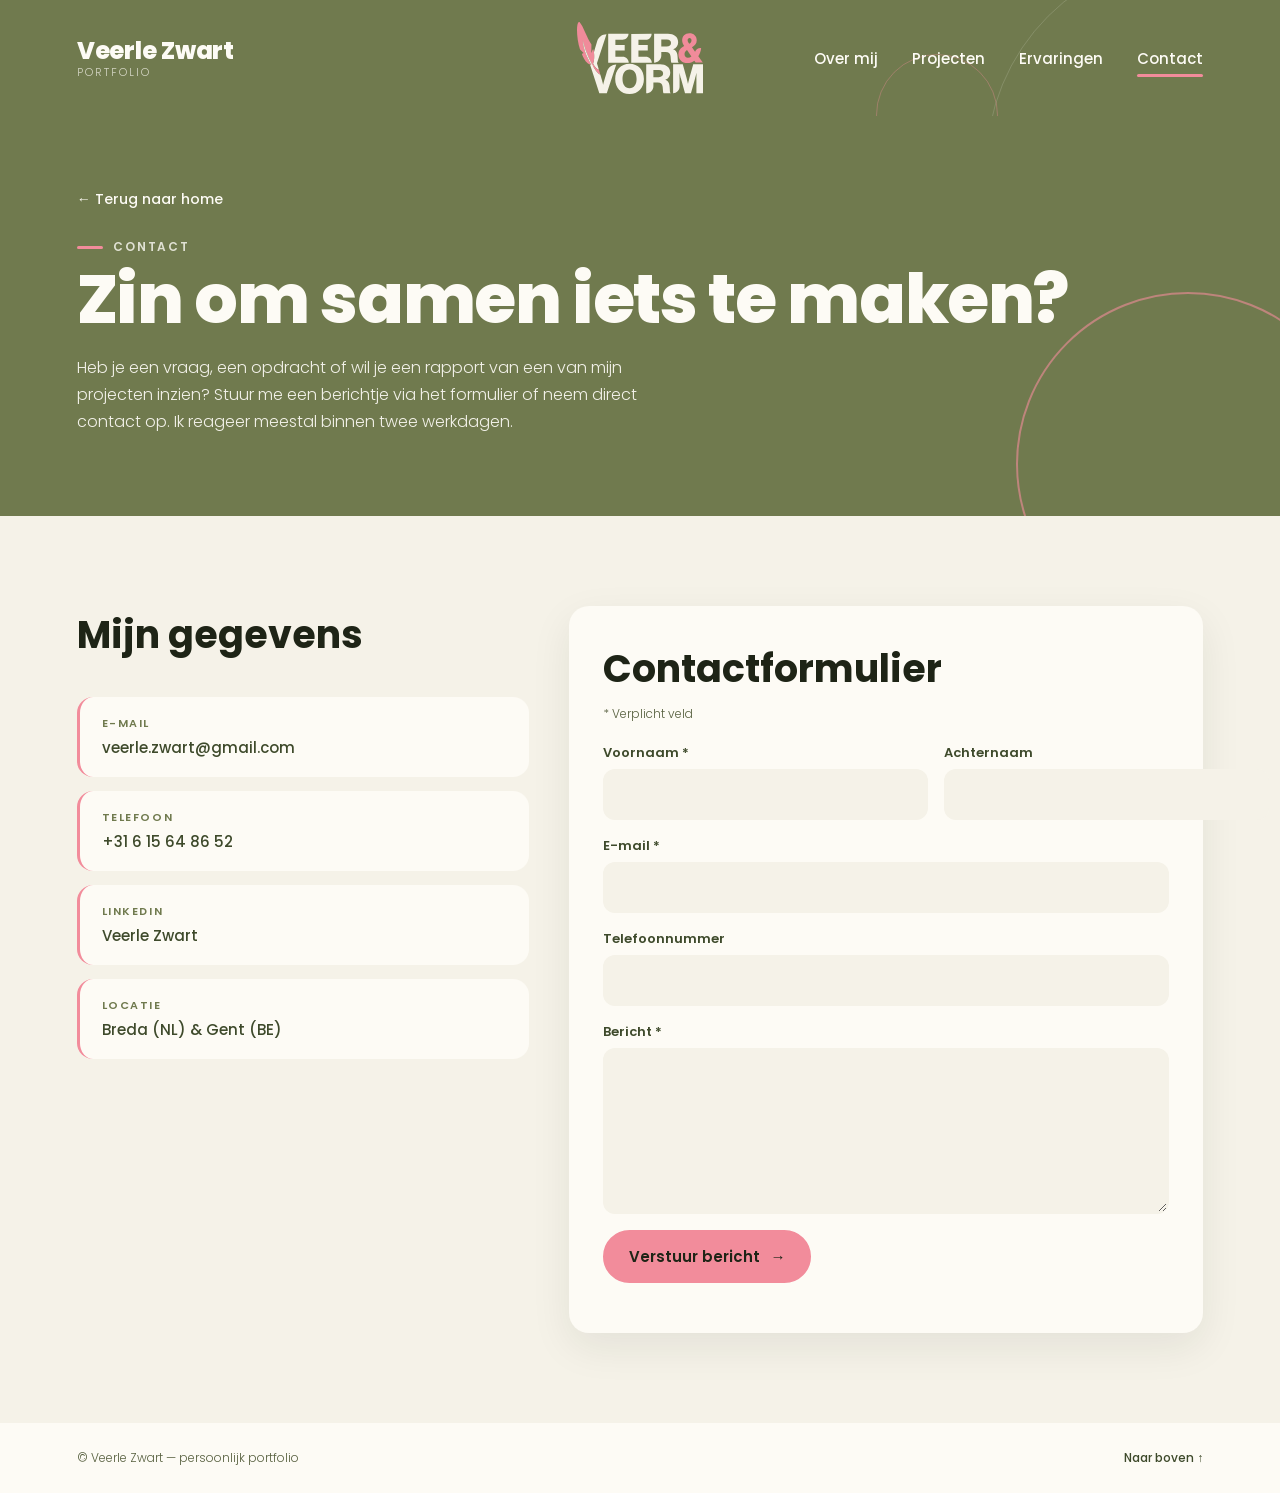
==== contact.html @ ef81c1f1 "contact page" ====
<!DOCTYPE html>
<html lang="nl">
<head>
	<meta charset="UTF-8">
	<meta name="viewport" content="width=device-width, initial-scale=1.0">
	<title>Contact — Veerle Zwart</title>
	<link rel="preconnect" href="https://fonts.googleapis.com">
	<link href="https://fonts.googleapis.com/css2?family=Poppins:wght@300;400;500;600;700;800&display=swap" rel="stylesheet">
	<link rel="stylesheet" type="text/css" href="PortfolioStyle.css">
	<script>document.documentElement.classList.add('js');</script>
</head>
<body>

<!-- ============ MENU ============ -->
<header class="nav">
  <a class="logo" href="index.html"data-logo="Afbeeldingen/logos/veer-en-vorm-logo-svg/veer-en-vorm-logo-02-negatief.svg" aria-label="Veerle Zwart, naar home">
    <span class="name">Veerle Zwart</span>
    <span class="sub">portfolio</span>
  </a>
  <button class="menu-knop" type="button" aria-label="Menu openen" aria-expanded="false">
    <span></span><span></span><span></span>
  </button>
  <nav class="links">
    <a href="index.html#over-mij">Over mij</a>
    <a href="projecten.html" >Projecten</a>
    <a href="index.html#ervaringen">Ervaringen</a>
    <a href="index.html#contact" class="active" aria-current="page">Contact</a>
  </nav>
</header>

<!-- ============ KOP ============ -->
<section class="pagina-kop">
  <a class="terug" href="index.html">&larr; Terug naar home</a>
  <p class="eyebrow">Contact</p>
  <h1>Zin om samen iets te maken?</h1>
  <p class="intro">Heb je een vraag, een opdracht of wil je een rapport van een van mijn projecten inzien? Stuur me een berichtje via het formulier of neem direct contact op. Ik reageer meestal binnen twee werkdagen.</p>
</section>

<!-- ============ GEGEVENS + FORMULIER ============ -->
<section class="contact-pagina">

  <!-- Links: mijn gegevens -->
  <div class="contact-gegevens reveal">
    <h2>Mijn gegevens</h2>
    <a class="gegeven" href="mailto:veerle.zwart@gmail.com">
      <span class="label">E-mail</span>
      <span class="value">veerle.zwart@gmail.com</span>
    </a>
    <a class="gegeven" href="tel:+31615648652">
      <span class="label">Telefoon</span>
      <span class="value">+31 6 15 64 86 52</span>
    </a>
    <a class="gegeven" href="https://www.linkedin.com/in/veerle-zwart-923246385" target="_blank" rel="noopener">
      <span class="label">LinkedIn</span>
      <span class="value">Veerle Zwart</span>
    </a>
    <div class="gegeven">
      <span class="label">Locatie</span>
      <span class="value">Breda (NL) &amp; Gent (BE)</span>
    </div>
  </div>

  <!-- Rechts: contactformulier -->
  <!-- Formulier verstuurt via Formspree naar je mail -->
  <form class="contact-form reveal" action="https://formspree.io/f/mrpqjorp" method="POST">
    <h2>Contactformulier</h2>
    <p class="verplicht">* Verplicht veld</p>

    <div class="veld-rij">
      <label class="veld">
        <span>Voornaam *</span>
        <input type="text" name="voornaam" autocomplete="given-name" required>
      </label>
      <label class="veld">
        <span>Achternaam</span>
        <input type="text" name="achternaam" autocomplete="family-name">
      </label>
    </div>

    <label class="veld">
      <span>E-mail *</span>
      <input type="email" name="email" autocomplete="email" required>
    </label>

    <label class="veld">
      <span>Telefoonnummer</span>
      <input type="tel" name="telefoon" autocomplete="tel">
    </label>

    <label class="veld">
      <span>Bericht *</span>
      <textarea name="bericht" rows="6" required></textarea>
    </label>

    <!-- onderwerp van de mail die jij krijgt -->
    <input type="hidden" name="_subject" value="Nieuw bericht via je portfolio">

    <button class="knop" type="submit">Verstuur bericht <span class="pijl" aria-hidden="true">&rarr;</span></button>
    <p class="form-melding" aria-live="polite"></p>
  </form>

</section>

<footer>© Veerle Zwart — persoonlijk portfolio <a class="naar-boven" href="#">Naar boven &uarr;</a></footer>

<script src="projecten.js"></script>
<script src="beweging.js"></script>

</body>
</html>
---- PortfolioStyle.css ----
/* ================================================================
   PortfolioStyle.css — Veerle Zwart
   Inhoud (zoek op het nummer, bv. "== 5."):
     1. Kleuren en basis
     2. Animaties (keyframes)
     3. Menu (navbar + logo)
     4. Knoppen
     5. Hero (bovenaan de homepage)
     6. Lopende band
     7. Secties en koppen
     8. Projectkaartjes
     9. Carousel (homepage)
    10. Projectenpagina
    11. Ervaringen
    12. Contact
    13. Footer
    14. Pop-up van een project
    15. Telefoon en tablet
    16. Minder beweging
   ================================================================ */


/* ================================================================
   == 1. Kleuren en basis
   ================================================================ */
:root{
  /* 60% – achtergrond */
  --cream: #F5F2E8;
  /* 30% – header, kaarten, vlakken (witte tekst erop: contrast 4,58) */
  --olive: #707A4E;
  /* 10% – accent: knoppen, &-teken, veer, lijntjes, hover */
  --zalmroze: #F28C9B;
  /* Neutraal – koppen, logo en lopende tekst */
  --olive-dark: #3E4A2B;  /* koppen + logo, Zalmroze erop: 4,06 */
  --ink: #1E2416;         /* lopende tekst op crème: 14,6 */
  --white: #FFFFFF;
  --paper: #FDFBF5;       /* licht papier: kaartjes, tekst op olijf */
  --ink-soft: #565F3E;    /* zachtere tekst: beschrijvingen */
  --radius: 20px;
  --zacht: cubic-bezier(.22, .8, .32, 1);   /* soepele beweging */
}
*{ box-sizing:border-box; }
html{ scroll-behavior:smooth; scroll-padding-top:80px; }
body{
  margin:0;
  background:var(--cream);
  color:var(--ink);
  font-family:'Poppins', sans-serif;
  font-weight:300;
}
::selection{ background:var(--olive); color:var(--paper); }
a{ color:inherit; }
:focus-visible{ outline:3px solid var(--olive-dark); outline-offset:3px; }


/* ================================================================
   == 2. Animaties (keyframes)
   ================================================================ */
@keyframes omhoog{ from{ opacity:0; transform:translateY(18px); } to{ opacity:1; transform:none; } }
@keyframes zweef{ 50%{ transform:translate(-14px, 18px); } }
@keyframes vervaag{ from{ opacity:0; } }
@keyframes draai{ to{ transform:rotate(360deg) translateX(6px); } }
@keyframes band{ to{ transform:translateX(-50%); } }
@keyframes foto-in{
  from{ clip-path:inset(0 100% 0 0 round 0 0 80px 0); }
  to{ clip-path:inset(0 0 0 0 round 0 0 80px 0); }
}
@keyframes pm-in{ from{ opacity:0; transform:translateY(24px) scale(.97); } to{ opacity:1; transform:none; } }


/* ================================================================
   == 3. Menu (navbar + logo)
   ================================================================ */
header.nav{
  background:var(--olive);
  color:var(--paper);
  padding:22px 6vw;
  display:flex; align-items:center; justify-content:space-between;
  flex-wrap:wrap; gap:16px;
  position:sticky; top:0; z-index:50;   /* blijft bovenaan bij scrollen */
  overflow:hidden;
  transition:padding .35s var(--zacht), box-shadow .35s;
}
/* kleiner menu zodra je scrolt */
header.nav.gescrold{
  padding-top:12px; padding-bottom:12px;
  box-shadow:0 8px 30px rgba(30,36,22,.18);
}
/* decoratieve cirkels in het menu */
header.nav::before{
  content:""; position:absolute; top:-40%; right:-10%;
  width:420px; height:420px; border-radius:50%;
  border:1px solid rgba(253,251,245,0.15);
  animation:draai 40s linear infinite;
}
header.nav::after{
  content:""; position:absolute; bottom:-60px; right:22%;
  width:120px; height:120px; border-radius:50%;
  border:1px solid rgba(242,140,155,.35);
}

/* --- Logo --- */
.logo{
  display:flex; flex-direction:column; line-height:1.1;
  position:relative; z-index:1; text-decoration:none;
}
.logo .name{ font-weight:800; font-size:24px; letter-spacing:-0.01em; }
.logo .sub{
  font-size:11px; letter-spacing:0.18em; text-transform:uppercase;
  color:rgba(253,251,245,0.7); margin-top:2px;
}
/* logo-afbeelding (wordt geladen door beweging.js) */
.logo.met-logo img{ height:72px; width:auto; display:block; transition:height .35s var(--zacht), transform .3s var(--zacht); }
header.nav.gescrold .logo.met-logo img{ height:48px; }
.logo.met-logo:hover img{ transform:rotate(-3deg) scale(1.04); }

/* naam links, logo in het midden, menu rechts */
header.nav{ display:grid; grid-template-columns:1fr auto 1fr; column-gap:16px; row-gap:0; }
.logo{ display:contents; }
.logo .name{ grid-column:1; grid-row:1; align-self:end; text-decoration:none; }
.logo .sub{ grid-column:1; grid-row:2; align-self:start; }
.logo img{ grid-column:2; grid-row:1 / 3; }
nav.links, .menu-knop{ grid-column:3; grid-row:1 / 3; justify-self:end; align-self:center; }

/* --- Menulinks met roze streepje --- */
nav.links{
  display:flex; gap:34px; flex-wrap:wrap;
  position:relative; z-index:1;
}
nav.links a{
  text-decoration:none; font-size:15px; font-weight:500;
  color:var(--paper); opacity:1;
  position:relative; padding:4px 0;
  transition:opacity 0.2s;
}
nav.links a::after{
  content:""; position:absolute; left:0; right:0; bottom:-3px;
  height:3px; border-radius:3px; background:var(--zalmroze);
  transform:scaleX(0); transform-origin:left;
  transition:transform .3s var(--zacht);
}
nav.links a:hover::after,
nav.links a.active::after{ transform:scaleX(1); }

/* --- Hamburger-knop (alleen zichtbaar op telefoon) --- */
.menu-knop{
  display:none; position:relative; z-index:1;
  width:44px; height:44px; border:none; border-radius:50%;
  background:rgba(253,251,245,.12); cursor:pointer;
  flex-direction:column; align-items:center; justify-content:center; gap:5px;
}
.menu-knop span{
  width:20px; height:2px; background:var(--paper); border-radius:2px;
  transition:transform .3s var(--zacht), opacity .2s;
}
.menu-open .menu-knop span:nth-child(1){ transform:translateY(7px) rotate(45deg); }
.menu-open .menu-knop span:nth-child(2){ opacity:0; }
.menu-open .menu-knop span:nth-child(3){ transform:translateY(-7px) rotate(-45deg); }


/* ================================================================
   == 4. Knoppen
   ================================================================ */
/* roze knop (standaard) */
.knop{
  display:inline-flex; align-items:center; gap:10px;
  background:var(--zalmroze); color:var(--ink);
  font-weight:600; font-size:15px;
  padding:13px 24px; border-radius:40px;
  text-decoration:none; border:2px solid var(--zalmroze);
  transition:transform .25s var(--zacht), box-shadow .25s, background .25s, color .25s;
}
.knop:hover{ transform:translateY(-2px); box-shadow:0 10px 24px rgba(30,36,22,.22); }
.knop .pijl{ display:inline-block; transition:transform .25s var(--zacht); }
.knop:hover .pijl{ transform:translateX(5px); }
/* lichte knop met rand (op olijf) */
.knop-licht{ background:transparent; color:var(--paper); border-color:rgba(253,251,245,.6); }
.knop-licht:hover{ background:var(--paper); color:var(--olive-dark); border-color:var(--paper); }
/* donkere knop */
.knop-donker{ background:var(--olive-dark); color:var(--paper); border-color:var(--olive-dark); }
.knop-donker:hover{ background:var(--zalmroze); color:var(--ink); border-color:var(--zalmroze); }

/* kleine download-knop */
.download-btn{
  font-size:11px; font-weight:500;
  background:var(--olive); color:var(--paper);
  padding:3px 10px; border-radius:20px;
  text-decoration:none;
  display:inline-flex; align-items:center; gap:4px;
  transition:background 0.2s;
}
.download-btn:hover{ background:var(--olive-dark); }


/* ================================================================
   == 5. Hero (bovenaan de homepage)
   ================================================================ */
.hero{
  display:grid; grid-template-columns:1.1fr 1fr;
  gap:0; align-items:stretch; min-height:520px;
}

/* --- Foto links --- */
.hero-photo{
  background:repeating-linear-gradient(135deg, #E4E9D6, #E4E9D6 10px, #D6DEC1 10px, #D6DEC1 20px);
  display:flex; align-items:center; justify-content:center;
  color:var(--olive-dark); font-size:13px; letter-spacing:0.08em;
  text-transform:uppercase; text-align:center;
  padding:0px; overflow:hidden;
  aspect-ratio:1.2 / 1;
  border-radius:0 0 80px 0;
  animation:foto-in 1.1s var(--zacht) both;   /* schuift open */
}
.hero-photo img{
  width:100%; height:100%; object-fit:cover; display:block;
  transform:scale(1.06); will-change:transform;
}

/* --- Olijf kaart rechts --- */
.hero-card-wrap{
  display:flex; align-items:center;
  padding:40px 6vw 40px 40px;
  margin-left:-70px;
  position:relative;
}
/* zwevende roze cirkel */
.hero-card-wrap::before{
  content:""; position:absolute; right:4vw; top:10%;
  width:180px; height:180px; border-radius:50%;
  border:2px solid var(--zalmroze); opacity:.7;
  animation:zweef 7s ease-in-out infinite;
}
.hero-card{
  background:var(--olive); color:var(--paper);
  border-radius:var(--radius);
  padding:48px; max-width:520px;
  position:relative;
  box-shadow:0 24px 60px rgba(30,36,22,.18);
}
/* alles in de kaart komt één voor één binnen */
.hero-card > *{ animation:omhoog .8s var(--zacht) both; }
.hero-card > :nth-child(1){ animation-delay:.35s; }
.hero-card > :nth-child(2){ animation-delay:.45s; }
.hero-card > :nth-child(3){ animation-delay:.55s; }
.hero-card > :nth-child(4){ animation-delay:.65s; }
.hero-card > :nth-child(5){ animation-delay:.75s; }
.hero-card > :nth-child(6){ animation-delay:.85s; }

.hero-card h1{
  font-family:'Poppins', sans-serif; font-weight:800;
  font-size:clamp(28px, 3vw, 36px); letter-spacing:-0.01em;
  margin:0 0 4px; line-height:1.05;
}
.hero-card .role{
  font-size:12px; font-weight:600; letter-spacing:0.16em;
  text-transform:uppercase; color:rgba(253,251,245,0.75);
  margin:0 0 24px;
}
.hero-card p{
  font-size:15px; line-height:1.7; font-weight:300;
  color:rgba(253,251,245,0.92); margin:0 0 16px;
}
.hero-card p:last-child{ margin-bottom:0; }
/* quote met roze streep */
.statuut{
  font-style:italic; font-weight:500;
  border-left:3px solid var(--zalmroze);
  padding-left:16px;
  margin-top:22px !important;
}

/* --- Waarden-pilletjes --- */
.values{ display:flex; gap:14px; flex-wrap:wrap; margin-top:26px; }
.value-pill{
  background:var(--paper); border:1px solid rgba(75,87,48,0.2);
  color:var(--olive-dark); font-size:13px; font-weight:500;
  padding:8px 16px; border-radius:30px;
  transition:transform .25s var(--zacht);
}
.value-pill:hover{ transform:translateY(-3px) rotate(-2deg); }

/* --- Knoppen in de hero --- */
.hero-knoppen{ display:flex; flex-wrap:wrap; gap:12px; margin-top:28px; }


/* ================================================================
   == 6. Lopende band
   ================================================================ */
.band{ background:var(--olive-dark); color:var(--paper); overflow:hidden; padding:10px 0; margin-top:50px; }
.band-rij{ display:flex; width:max-content; animation:band 32s linear infinite; }
.band-rij span{
  font-size:clamp(14px, 1.4vw, 17px); font-weight:500; font-style:italic;
  letter-spacing:.02em;
  white-space:nowrap; display:flex; align-items:center;
}
/* roze bolletje tussen de woorden */
.band-rij span::after{
  content:""; width:7px; height:7px; border-radius:50%;
  background:var(--zalmroze); margin:0 20px;
}


/* ================================================================
   == 7. Secties en koppen
   ================================================================ */
section{ padding:90px 6vw; }
.section-head{ margin-bottom:44px; }
/* kop met iets ernaast (bv. carousel-pijlen) */
.section-head.rij{ display:flex; align-items:flex-end; justify-content:space-between; gap:20px; flex-wrap:wrap; }

/* klein kopje boven de titel, met roze streepje */
.eyebrow{
  font-size:12px; font-weight:600; letter-spacing:0.16em;
  text-transform:uppercase; color:var(--olive);
  margin:0 0 10px;
  display:flex; align-items:center; gap:10px;
}
.eyebrow::before{ content:""; width:26px; height:3px; border-radius:3px; background:var(--zalmroze); }

h2{
  font-family:'Poppins', sans-serif; font-weight:700;
  font-size:clamp(26px, 3.4vw, 38px);
  margin:0; color:var(--ink);
}

/* inschuiven bij scrollen (class="reveal", werkt via beweging.js) */
.js .reveal{
  opacity:0; transform:translateY(28px);
  transition:opacity .8s var(--zacht), transform .8s var(--zacht);
}
.js .reveal.zichtbaar{ opacity:1; transform:none; }


/* ================================================================
   == 8. Projectkaartjes (carousel én projectenpagina)
   ================================================================ */
.card{
  background:var(--paper);
  border:1px solid rgba(75,87,48,0.12);
  border-radius:16px;
  padding:0; gap:0; overflow:hidden;
  display:flex; flex-direction:column;
  transition:transform .35s var(--zacht), box-shadow .35s var(--zacht);
}
.card.klikbaar{ cursor:pointer; transition:transform .2s, box-shadow .2s; }
.card.klikbaar:hover,
.card.klikbaar:focus-visible{
  transform:translateY(-6px);
  box-shadow:0 18px 40px rgba(43,48,28,.16);
  outline:none;
}

/* --- Foto bovenin het kaartje --- */
.card-thumb{
  height:auto; aspect-ratio:4 / 3;
  border-radius:0; margin:0;
  background:repeating-linear-gradient(135deg, #E4E9D6, #E4E9D6 10px, #D6DEC1 10px, #D6DEC1 20px);
  display:flex; align-items:center; justify-content:center;
  font-size:11px; color:var(--olive-dark);
  letter-spacing:0.06em; text-transform:uppercase;
  overflow:hidden; position:relative;
}
.card-thumb img{
  width:100%; height:100%;
  object-fit:cover; object-position:center;
  display:block; border-radius:0;
  transition:transform .6s var(--zacht);
  -webkit-user-drag:none; user-select:none;
}
.card.klikbaar:hover .card-thumb img{ transform:scale(1.06); }
/* donker verloopje over de foto bij hover */
.card-thumb::after{
  content:""; position:absolute; inset:0;
  background:linear-gradient(to top, rgba(62,74,43,.45), transparent 55%);
  opacity:0; transition:opacity .35s;
}
.card.klikbaar:hover .card-thumb::after{ opacity:1; }

/* --- Tekst in het kaartje --- */
.card-body{ padding:20px 22px 22px; display:flex; flex-direction:column; gap:8px; flex:1; }
.card-cat{
  font-size:11px !important; font-weight:600 !important; letter-spacing:.14em; text-transform:uppercase;
  color:var(--olive) !important;
}
.card h3{ font-weight:600; font-size:17px; line-height:1.3; margin:0; color:var(--olive-dark); }
.card p{ font-size:13.5px; line-height:1.55; margin:0; color:var(--ink-soft); font-weight:300; }
.card .tags{ margin-top:auto; padding-top:8px; display:flex; flex-wrap:wrap; gap:6px; }
.tag{
  font-size:11px; background:rgba(110,123,72,0.14);
  color:var(--olive-dark); padding:3px 10px; border-radius:20px;
  font-weight:500;
}

/* --- "Bekijk project →" onderin --- */
.card-link{
  margin-top:10px; font-size:13px; font-weight:600; color:var(--olive-dark);
  display:inline-flex; align-items:center; gap:6px;
}
.card-link::before{ content:""; width:0; height:2px; background:var(--zalmroze); transition:width .3s var(--zacht); }
.card.klikbaar:hover .card-link::before{ width:18px; }
.card-link .pijl{ transition:transform .3s var(--zacht); }
.card.klikbaar:hover .card-link .pijl{ transform:translateX(4px); }


/* ================================================================
   == 9. Carousel (homepage)
   ================================================================ */
#projecten{ background:var(--paper); }
.uitgelicht{ padding-left:0; padding-right:0; }
.uitgelicht .section-head,
.uitgelicht .meer,
.uitgelicht .carousel-puntjes{ padding:0 6vw; }

.carousel{
  display:flex; gap:22px; overflow-x:auto;
  scroll-snap-type:x mandatory; scroll-padding:0 6vw;
  padding:10px 6vw 30px; scrollbar-width:none; cursor:grab;
}
.carousel::-webkit-scrollbar{ display:none; }
/* tijdens slepen met de muis */
.carousel.sleept{ cursor:grabbing; scroll-snap-type:none; scroll-behavior:auto; user-select:none; }
.carousel.sleept .card{ pointer-events:none; }
.carousel .card{ flex:0 0 clamp(260px, 30vw, 380px); scroll-snap-align:start; background:var(--cream); }
.carousel .card-thumb{ aspect-ratio:3 / 2; }

/* --- Pijlknoppen --- */
.carousel-pijlen{ display:flex; gap:10px; }
.carousel-knop{
  width:50px; height:50px; border-radius:50%;
  border:2px solid var(--olive-dark); background:transparent; color:var(--olive-dark);
  font-size:20px; cursor:pointer;
  transition:background .25s, color .25s, transform .25s var(--zacht), opacity .25s;
}
.carousel-knop:hover:not(:disabled){ background:var(--olive-dark); color:var(--paper); transform:scale(1.06); }
.carousel-knop:disabled{ opacity:.3; cursor:default; }

/* --- Puntjes eronder --- */
.carousel-puntjes{ display:flex; gap:8px; justify-content:center; }
.carousel-puntjes span{
  width:8px; height:8px; border-radius:8px; background:rgba(62,74,43,.25);
  transition:width .35s var(--zacht), background .35s;
}
.carousel-puntjes span.actief{ width:28px; background:var(--zalmroze); }

/* --- Knop "Alle projecten bekijken" --- */
.meer{ display:flex; justify-content:center; margin-top:34px; }


/* ================================================================
   == 10. Projectenpagina (projecten.html)
   ================================================================ */
/* --- Olijf kop bovenaan --- */
.pagina-kop{ background:var(--olive); color:var(--paper); padding-top:70px; padding-bottom:80px; position:relative; overflow:hidden; }
.pagina-kop::after{
  content:""; position:absolute; right:-80px; bottom:-120px;
  width:340px; height:340px; border-radius:50%;
  border:2px solid var(--zalmroze); opacity:.6;
  animation:zweef 8s ease-in-out infinite;
}
.pagina-kop > *{ position:relative; z-index:1; animation:omhoog .8s var(--zacht) both; }
.pagina-kop > :nth-child(2){ animation-delay:.1s; }
.pagina-kop > :nth-child(3){ animation-delay:.2s; }
.pagina-kop > :nth-child(4){ animation-delay:.3s; }
.pagina-kop .eyebrow{ color:rgba(253,251,245,.8); }
.pagina-kop h1{ font-weight:800; font-size:clamp(36px, 6vw, 68px); line-height:1; letter-spacing:-.02em; margin:0 0 20px; }
.pagina-kop .intro{ max-width:620px; font-size:16px; line-height:1.7; margin:0; color:rgba(253,251,245,.92); }
.terug{
  display:inline-block; margin-bottom:28px; font-size:14px; font-weight:500;
  text-decoration:none; color:var(--paper); opacity:.85;
  transition:opacity .2s, transform .25s var(--zacht);
}
.terug:hover{ opacity:1; transform:translateX(-4px); }

/* --- Filterknoppen --- */
.overzicht{ padding-top:50px; }
.filters{ display:flex; flex-wrap:wrap; gap:10px; }
.filter{
  font-family:inherit; font-size:14px; font-weight:500;
  padding:10px 18px; border-radius:40px; cursor:pointer;
  background:var(--paper); color:var(--olive-dark); border:1.5px solid rgba(62,74,43,.25);
  transition:background .25s, color .25s, border-color .25s, transform .25s var(--zacht);
}
.filter span{ font-size:12px; opacity:.65; margin-left:4px; }
.filter:hover{ border-color:var(--olive-dark); transform:translateY(-2px); }
.filter.actief{ background:var(--olive-dark); color:var(--paper); border-color:var(--olive-dark); }
.aantal{ font-size:13px; color:var(--ink-soft); margin:18px 0 26px; }

/* --- Raster met kaartjes --- */
.projecten-grid{ display:grid; grid-template-columns:repeat(auto-fill, minmax(280px, 1fr)); gap:26px; }
.projecten-grid .card[hidden]{ display:none; }
.card.kaart-in{ animation:omhoog .6s var(--zacht) both; animation-delay:calc(var(--i, 0) * 70ms); }

/* --- Donker vlak onderaan ("Benieuwd naar meer?") --- */
.oproep{ background:var(--olive-dark); color:var(--paper); text-align:center; }
.oproep .eyebrow{ color:rgba(253,251,245,.75); justify-content:center; }
.oproep h2{ color:var(--paper); margin-bottom:30px; }


/* ================================================================
   == 11. Ervaringen
   ================================================================ */
/* --- Indeling: tijdlijn links, foto's rechts --- */
.ervaring-grid{
  display:grid; grid-template-columns:1.1fr 1fr;
  gap:40px; align-items:start;
}

/* --- Tijdlijn --- */
.timeline{ display:flex; flex-direction:column; gap:0; }
.tl-item{
  display:grid; grid-template-columns:140px 1fr; gap:24px;
  padding:26px 0;
  border-bottom:1px solid rgba(75,87,48,0.15);
  position:relative; transition:padding-left .35s var(--zacht);
}
.tl-item:first-child{ padding-top:0; }
.tl-item::before{
  content:""; position:absolute; left:0; top:50%;
  width:0; height:3px; border-radius:3px; background:var(--zalmroze);
  transition:width .35s var(--zacht);
}
.tl-item:hover{ padding-left:28px; }
.tl-item:hover::before{ width:16px; }
.tl-period{ font-size:13px; font-weight:600; color:var(--olive); }
.tl-content h3{ margin:0 0 6px; font-size:17px; font-weight:600; color:var(--ink); }
.tl-content p{
  margin:0; font-size:14px; line-height:1.6; color:var(--ink-soft); font-weight:300;
  max-width:60ch;
}

/* --- Tijdlijn met logo-rondjes (binnen .ervaring-grid) --- */
.ervaring-grid .timeline{ position:relative; }
/* stippellijn die de logo's verbindt */
.ervaring-grid .timeline::before{
  content:""; position:absolute; left:28px; top:30px; bottom:30px;
  border-left:2px dashed rgba(112,122,78,.35);
}
.ervaring-grid .tl-item{
  grid-template-columns:58px 1fr; gap:22px; align-items:start;
  padding:22px 18px 22px 0; border-bottom:none; border-radius:16px;
  transition:background .3s, transform .35s var(--zacht);
}
.ervaring-grid .tl-item:first-child{ padding-top:22px; }
.ervaring-grid .tl-item::before{ display:none; }
.ervaring-grid .tl-item:hover{ padding-left:0; transform:translateX(6px); }
.ervaring-grid .tl-period{
  display:inline-block; margin-bottom:8px;
  font-size:11px; font-weight:600; letter-spacing:.12em; text-transform:uppercase;
  background:rgba(112,122,78,.14); color:var(--olive-dark);
  padding:4px 12px; border-radius:20px;
}

/* --- Logo-rondje --- */
.tl-logo{
  width:58px; height:58px; border-radius:50%;
  background:var(--paper); border:2px solid var(--olive);
  display:grid; place-items:center; overflow:hidden;
  font-weight:700; font-size:20px; color:var(--olive-dark);
  position:relative; z-index:1;
  transition:transform .35s var(--zacht), border-color .3s, box-shadow .3s;
}
.tl-logo img{ width:72%; height:72%; object-fit:contain; display:block; }
.tl-item:hover .tl-logo{
  transform:scale(1.1) rotate(-6deg);
  border-color:var(--zalmroze);
  box-shadow:0 8px 20px rgba(30,36,22,.15);
}

/* --- Foto als polaroid met roze plakbandje --- */
.ervaring-foto{
  margin:0; position:sticky; top:110px;
  width:100%; max-width:450px; justify-self:end;
  background:var(--paper); padding:14px 14px 18px;
  border-radius:6px;
  box-shadow:0 20px 50px rgba(30,36,22,.18);
  transform:rotate(2.5deg);
  transition:transform .5s var(--zacht), box-shadow .5s;
}
.js .ervaring-foto.reveal.zichtbaar{ transform:rotate(2.5deg); }
.js .ervaring-foto.reveal.zichtbaar:hover,
.ervaring-foto:hover{ transform:rotate(0deg) scale(1.02); box-shadow:0 26px 60px rgba(30,36,22,.24); }
.ervaring-foto::before{
  content:""; position:absolute; top:-14px; left:50%;
  width:110px; height:28px; transform:translateX(-50%) rotate(-3deg);
  background:var(--zalmroze); opacity:.85; border-radius:3px;
}
.ervaring-foto img{ width:100%; height:auto; display:block; border-radius:3px; }
.ervaring-foto figcaption{
  margin-top:14px; text-align:center;
  font-size:14px; font-weight:500; font-style:italic; color:var(--ink-soft);
}
/* als een foto niet gevonden wordt */
.ervaring-foto.geen-foto img{ display:none; }
.ervaring-foto.geen-foto::after{
  content:"Foto volgt"; display:grid; place-items:center; aspect-ratio:4 / 5;
  background:repeating-linear-gradient(135deg, #E4E9D6, #E4E9D6 10px, #D6DEC1 10px, #D6DEC1 20px);
  color:var(--olive-dark); font-size:12px; letter-spacing:.08em; text-transform:uppercase;
}

/* --- Twee foto's naast elkaar, hoekjes over elkaar, even groot --- */
.ervaring-fotos{ display:flex; flex-direction:row; align-items:flex-start; gap:0; width:100%; max-width:640px; justify-self:end; padding-top:14px; }
.ervaring-fotos .ervaring-foto{ position:relative; top:0; flex:1 1 0; width:auto; min-width:0; max-width:none; }
.ervaring-fotos .ervaring-foto img{ width:100%; height:auto; }
.ervaring-fotos .ervaring-foto figcaption{ font-size:12px; margin-top:10px; }
/* eerste foto */
.ervaring-fotos .ervaring-foto:nth-child(1){ align-self:flex-start; z-index:1; }
/* tweede foto: iets lager, over de eerste heen en scheef */
.ervaring-fotos .ervaring-foto:nth-child(2){ align-self:flex-start; z-index:2; margin-left:-20px; margin-top:80px; }
.ervaring-fotos .ervaring-foto:nth-child(2),
.js .ervaring-fotos .ervaring-foto.reveal.zichtbaar:nth-child(2){ transform:rotate(-3deg); }
.ervaring-fotos .ervaring-foto:nth-child(2)::before{ transform:translateX(-50%) rotate(5deg); }
/* bij hover recht en bovenop */
.js .ervaring-fotos .ervaring-foto.reveal.zichtbaar:hover{ transform:rotate(0deg) scale(1.03); }
.ervaring-fotos .ervaring-foto:hover{ z-index:3; }


/* ================================================================
   == 12. Contact
   ================================================================ */
#contact{ background:var(--olive); color:var(--paper); }
#contact .eyebrow{ color:rgba(253,251,245,0.75); }
#contact h2{ color:var(--paper); }
.contact-grid{
  display:grid; grid-template-columns:repeat(auto-fit, minmax(220px, 1fr));
  gap:16px; margin-top:30px;
}
/* klikbare blokken */
.contact-item{
  display:flex; flex-direction:column; gap:6px;
  padding:22px; border-radius:16px; text-decoration:none;
  background:rgba(253,251,245,.08); border:1px solid rgba(253,251,245,.15);
  transition:background .3s, transform .3s var(--zacht), border-color .3s;
}
a.contact-item:hover{ background:rgba(253,251,245,.16); border-color:var(--zalmroze); transform:translateY(-4px); }
.contact-item .label{
  font-size:11px; letter-spacing:0.14em; text-transform:uppercase;
  color:rgba(253,251,245,0.6);
}
.contact-item .value{ font-size:15px; font-weight:500; overflow-wrap:anywhere; }

/* ---- Contactpagina (contact.html) ---- */
.contact-pagina{
  display:grid; grid-template-columns:1fr 1.4fr;
  gap:40px; align-items:start;
}
.contact-pagina > *{ min-width:0; }
.contact-pagina h2{ margin-bottom:20px; }

/* gegevens links */
.contact-gegevens{ display:flex; flex-direction:column; gap:14px; }
.gegeven{
  display:flex; flex-direction:column; gap:4px;
  padding:18px 22px; border-radius:16px; text-decoration:none;
  background:var(--paper); color:var(--ink);
  border-left:3px solid var(--zalmroze);
  transition:transform .3s var(--zacht), box-shadow .3s;
}
a.gegeven:hover{ transform:translateX(6px); box-shadow:0 10px 24px rgba(30,36,22,.10); }
.gegeven .label{
  font-size:11px; letter-spacing:0.14em; text-transform:uppercase;
  color:var(--olive); font-weight:600;
}
.gegeven .value{ font-size:15px; font-weight:500; color:var(--olive-dark); overflow-wrap:anywhere; }

/* formulier rechts */
.contact-form{
  background:var(--paper); border-radius:var(--radius);
  padding:34px; box-shadow:0 14px 40px rgba(30,36,22,.08);
  display:flex; flex-direction:column; gap:16px;
}
.contact-form h2{ margin-bottom:0; }
.verplicht{ font-size:12px; color:var(--ink-soft); margin:-8px 0 4px; }
.veld-rij{ display:grid; grid-template-columns:1fr 1fr; gap:16px; }
.veld{ display:flex; flex-direction:column; gap:6px; }
.veld span{ font-size:13px; font-weight:600; color:var(--olive-dark); }
.veld input,
.veld textarea{
  font-family:'Poppins', sans-serif; font-size:15px; color:var(--ink);
  background:var(--cream); border:2px solid transparent; border-radius:12px;
  padding:12px 14px; transition:border-color .25s, background .25s;
}
.veld textarea{ resize:vertical; min-height:140px; }
.veld input:focus,
.veld textarea:focus{ outline:none; border-color:var(--olive); background:var(--white); }
.contact-form .knop{ align-self:flex-start; cursor:pointer; font-family:'Poppins', sans-serif; }
.form-melding{ margin:0; font-size:14px; font-weight:500; color:var(--olive-dark); }
.form-melding.fout{ color:#A3303F; }

/* ================================================================
   == 13. Footer
   ================================================================ */
footer{
  padding:26px 6vw;
  font-size:12px; color:var(--ink-soft);
  background:var(--paper);
  display:flex; justify-content:space-between; gap:16px; flex-wrap:wrap;
  text-align:left;
}
.naar-boven{ text-decoration:none; font-weight:500; color:var(--olive-dark); }
.naar-boven:hover{ text-decoration:underline; text-decoration-color:var(--zalmroze); text-decoration-thickness:2px; }


/* ================================================================
   == 14. Pop-up van een project
   ================================================================ */
body.modal-open{ overflow:hidden; }   /* pagina scrolt niet mee */

/* --- Het grote vak --- */
.project-modal{
  width:min(1120px, calc(100% - 32px));
  max-height:calc(100vh - 48px);
  margin:auto; padding:0; border:none;
  border-radius:var(--radius, 20px);
  background:var(--paper, #FDFBF5); color:var(--ink, #2B301C);
  font-family:inherit;
  overflow:hidden;
  box-shadow:0 30px 80px rgba(43,48,28,.35);
}
.project-modal::backdrop{ background:rgba(43,48,28,.6); backdrop-filter:blur(3px); }
.project-modal[open]{ animation:pm-in .4s var(--zacht); }
.project-modal[open]::backdrop{ animation:vervaag .4s ease; }
.pm-inhoud{
  display:grid; grid-template-columns:1.25fr 1fr;
  max-height:calc(100vh - 48px); overflow:auto;
}

/* --- Sluitknop (×) --- */
.pm-sluit{
  position:absolute; top:14px; right:14px; z-index:2;
  width:42px; height:42px; border-radius:50%; border:none; cursor:pointer;
  background:var(--olive-dark, #4B5730); color:#fff; font-size:26px; line-height:1;
  transition:background .2s, transform .3s var(--zacht);
}
.pm-sluit:hover{ background:var(--olive, #6E7B48); transform:rotate(90deg); }

/* --- Fotogalerij links --- */
.pm-galerij{ background:var(--olive-dark, #4B5730); padding:20px; display:flex; flex-direction:column; gap:12px; }
.pm-galerij[hidden]{ display:none; }
.pm-galerij[hidden] + .pm-info{ grid-column:1 / -1; max-width:720px; }
.pm-hoofdfoto{
  position:relative; border-radius:12px; overflow:hidden;
  background:rgba(0,0,0,.2); aspect-ratio:4/3;
  display:flex; align-items:center; justify-content:center;
}
.pm-hoofdfoto img{ width:100%; height:100%; object-fit:contain; display:block; }
.pm-hoofdfoto img.wissel{ animation:vervaag .45s ease; }
/* pijltjes op de foto */
.pm-pijl{
  position:absolute; top:50%; transform:translateY(-50%);
  width:44px; height:44px; border-radius:50%; border:none; cursor:pointer;
  background:rgba(253,251,245,.92); color:var(--olive-dark, #4B5730);
  font-size:30px; line-height:1; display:flex; align-items:center; justify-content:center;
  transition:background .2s, transform .25s var(--zacht);
}
.pm-pijl:hover{ background:var(--zalmroze); transform:translateY(-50%) scale(1.08); }
.pm-vorige{ left:12px; }
.pm-volgende{ right:12px; }
.pm-pijl[hidden]{ display:none; }
.pm-fotobalk{ display:flex; justify-content:space-between; gap:12px; color:var(--cream, #F7F2E7); font-size:13px; }
.pm-teller{ opacity:.75; white-space:nowrap; }
/* kleine fotootjes */
.pm-thumbs{ display:grid; grid-template-columns:repeat(auto-fill, minmax(64px, 1fr)); gap:8px; }
.pm-thumbs[hidden]{ display:none; }
.pm-thumbs button{
  aspect-ratio:1; border-radius:8px; overflow:hidden; padding:0; cursor:pointer;
  border:2px solid transparent; background:none; opacity:.6; transition:opacity .2s;
}
.pm-thumbs button:hover{ opacity:1; }
.pm-thumbs button.actief{ opacity:1; border-color:var(--zalmroze); }
.pm-thumbs img{ width:100%; height:100%; object-fit:cover; display:block; }

/* --- Tekst rechts --- */
.pm-info{ padding:40px 36px 36px; display:flex; flex-direction:column; gap:16px; }
.pm-inhoud.wissel .pm-info > *{ animation:omhoog .5s var(--zacht) both; }
.pm-inhoud.wissel .pm-info > :nth-child(2){ animation-delay:.05s; }
.pm-inhoud.wissel .pm-info > :nth-child(3){ animation-delay:.1s; }
.pm-inhoud.wissel .pm-info > :nth-child(n+4){ animation-delay:.15s; }
.pm-ondertitel{
  font-size:12px; letter-spacing:.14em; text-transform:uppercase; font-weight:600;
  color:var(--ink-soft, #565F3E); margin:0;
}
.pm-ondertitel:empty{ display:none; }
.pm-titel{ font-size:clamp(26px, 3vw, 34px); color:var(--olive-dark, #4B5730); line-height:1.15; margin:0; }
.pm-meta{
  display:grid; grid-template-columns:1fr 1fr; gap:10px 16px; margin:0;
  padding:16px 0; border-top:1px solid rgba(43,48,28,.15); border-bottom:1px solid rgba(43,48,28,.15);
}
.pm-meta:empty{ display:none; }
.pm-meta dt{ font-size:11px; letter-spacing:.12em; text-transform:uppercase; font-weight:600; color:var(--ink-soft, #565F3E); }
.pm-meta dd{ font-size:14px; margin:0; }
.pm-tekst h4{ font-size:16px; margin:14px 0 4px; color:var(--olive-dark, #4B5730); }
.pm-tekst h4:first-child{ margin-top:0; }
.pm-tekst p{ font-size:15px; line-height:1.6; margin:0; }
.pm-tags{ display:flex; flex-wrap:wrap; gap:6px; }
.pm-knoppen{ display:flex; flex-wrap:wrap; gap:10px; }
.pm-knoppen:empty{ display:none; }
.pm-knoppen .download-btn{ font-size:13px; padding:8px 16px; }

/* --- Vorig / volgend project onderin --- */
.pm-bladeren{
  display:flex; justify-content:space-between; gap:10px;
  margin-top:auto; padding-top:18px; border-top:1px solid rgba(43,48,28,.15);
}
.pm-bladeren[hidden]{ display:none; }
.pm-ander{
  font-family:inherit; font-size:13px; font-weight:600; color:var(--olive-dark);
  background:none; border:none; padding:6px 0; cursor:pointer;
  transition:transform .25s var(--zacht);
}
.pm-ander:first-child:hover{ transform:translateX(-4px); }
.pm-ander:last-child:hover{ transform:translateX(4px); }


/* ================================================================
   == 15. Telefoon en tablet (schermen tot 860px breed)
   ================================================================ */
@media (max-width:860px){
  /* --- Menu wordt een uitklapmenu --- */
  .menu-knop{ display:flex; }
  nav.links{
    flex-basis:100%; flex-direction:column; gap:0;
    max-height:0; overflow:hidden; transition:max-height .4s var(--zacht);
      /* contactpagina onder elkaar */
  .contact-pagina{ grid-template-columns:1fr; }
  .veld-rij{ grid-template-columns:1fr; }
  .contact-form{ padding:24px; };
  }
  .menu-open nav.links{ max-height:300px; }
  nav.links a{ padding:12px 0; font-size:17px; border-top:1px solid rgba(253,251,245,.15); }
  nav.links a::after{ display:none; }
  nav.links a.active{ color:var(--zalmroze); }
  .logo.met-logo img{ height:54px; }
  nav.links{ grid-column:1 / -1; grid-row:3; justify-self:stretch; margin-top:12px; }
  .logo .name{ font-size:19px; white-space:nowrap; }

  /* --- Hero: foto boven, kaart eronder --- */
  .hero{ grid-template-columns:1fr; }
  .hero-photo{ height:auto; aspect-ratio:4 / 3; border-radius:0 0 60px 0; }
  .hero-card-wrap{ margin-left:0; margin-top:-60px; padding:0 5vw 20px; }
  .hero-card-wrap::before{ display:none; }
  .hero-card{ max-width:none; padding:30px 26px; }

  /* --- Secties --- */
  section{ padding:64px 5vw; }

  /* --- Carousel --- */
  .uitgelicht{ padding-left:0; padding-right:0; }
  .carousel{ padding-left:5vw; padding-right:5vw; scroll-padding:0 5vw; gap:16px; }
  .carousel .card{ flex-basis:78vw; }
  .carousel-pijlen{ display:none; }

  /* --- Ervaringen: alles onder elkaar --- */
  .ervaring-grid{ grid-template-columns:1fr; }
  .tl-item{ grid-template-columns:1fr; gap:6px; }
  .tl-item:hover{ padding-left:0; }
  .tl-item::before{ display:none; }
  .ervaring-grid .tl-item{ grid-template-columns:48px 1fr; gap:16px; }
  .ervaring-grid .timeline::before{ left:23px; }
  .tl-logo{ width:48px; height:48px; font-size:17px; }
  .ervaring-foto{ position:relative; top:0; max-width:340px; margin:0 auto; justify-self:center; }
  .ervaring-fotos{ max-width:380px; margin:0 auto; justify-self:center; }
  .ervaring-fotos .ervaring-foto:nth-child(2){ margin-left:-16px; margin-top:50px; }

  /* --- Pop-up: foto boven, tekst eronder --- */
  .project-modal{ width:calc(100% - 16px); max-height:calc(100vh - 16px); }
  .pm-inhoud{ grid-template-columns:1fr; max-height:calc(100vh - 16px); }
  .pm-info{ padding:24px 20px 28px; }
  .pm-meta{ grid-template-columns:1fr; }
}


/* ================================================================
   == 16. Minder beweging
   Wie "minder beweging" aan heeft staan, krijgt geen animaties
   ================================================================ */
@media (prefers-reduced-motion: reduce){
  *, *::before, *::after{
    animation-duration:.01ms !important; animation-iteration-count:1 !important;
    transition-duration:.01ms !important; scroll-behavior:auto !important;
  }
  .js .reveal{ opacity:1; transform:none; }
  .band-rij{ animation:none; }
}
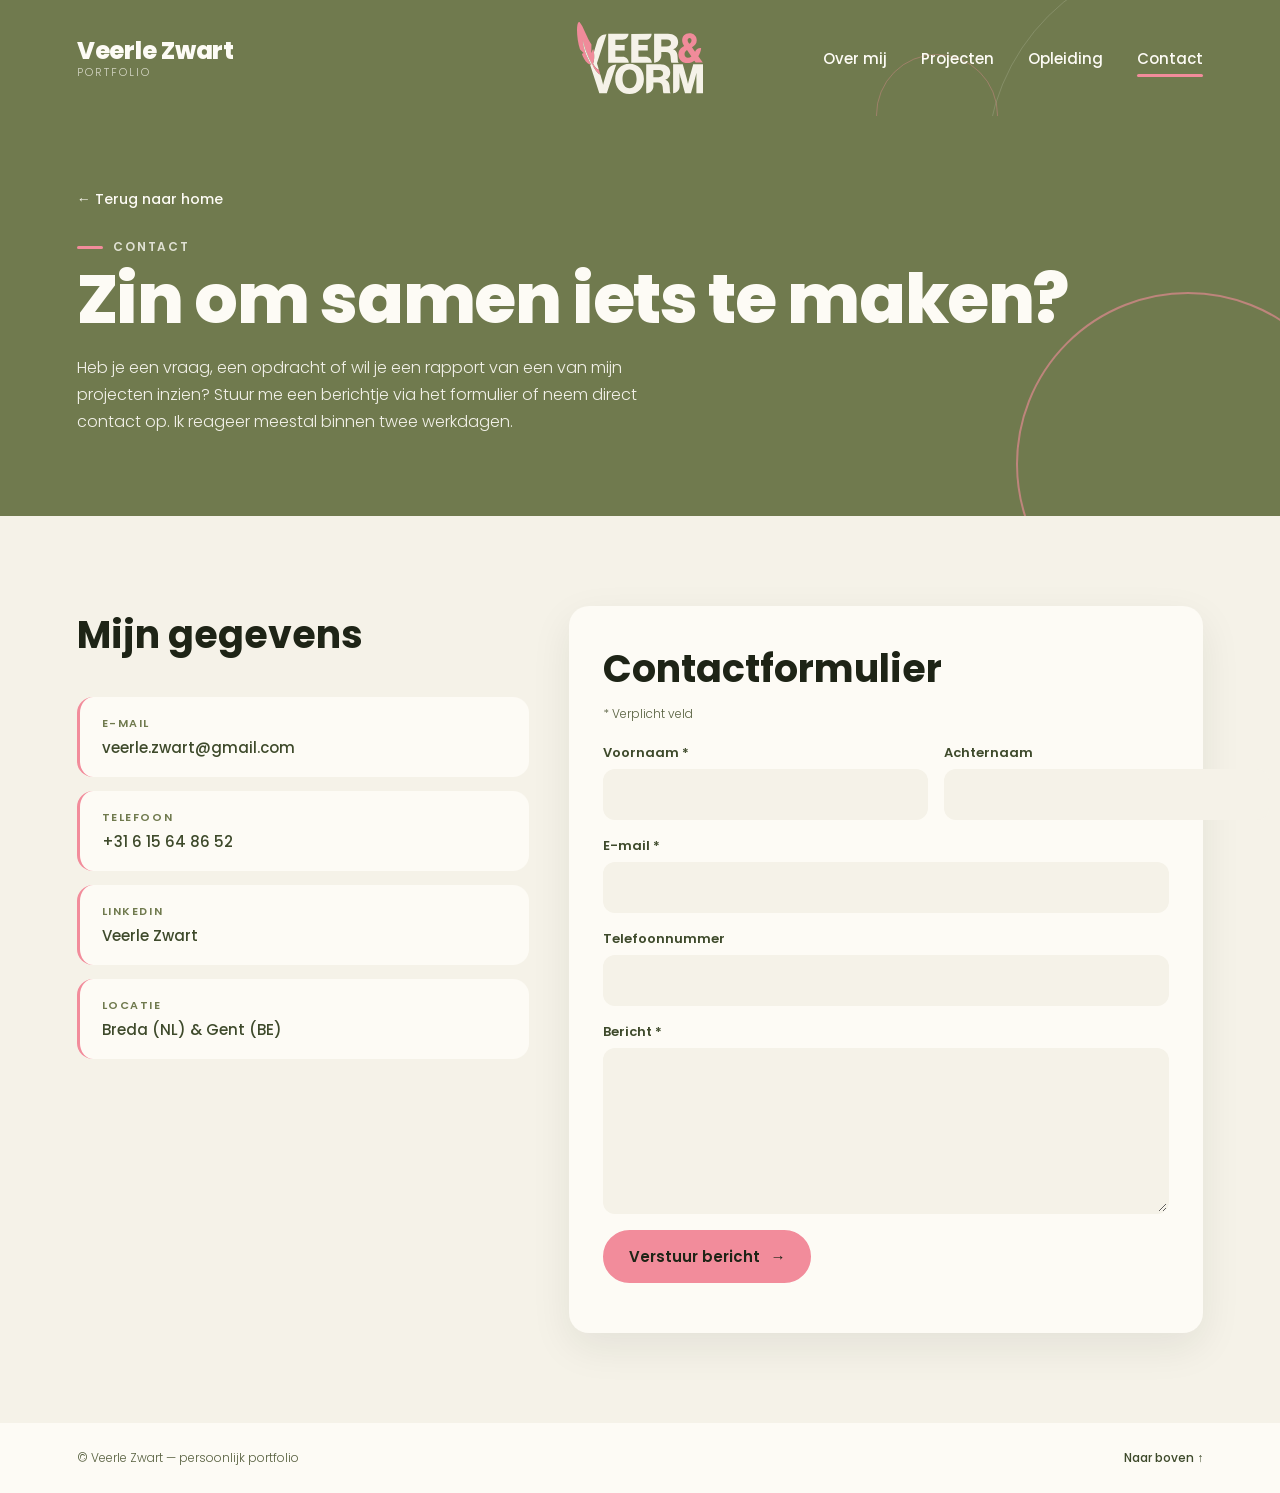
==== commit 66317483: "verbeteringen" ====
--- a/contact.html
+++ b/contact.html
@@ -23,8 +23,8 @@
   <nav class="links">
     <a href="index.html#over-mij">Over mij</a>
     <a href="projecten.html" >Projecten</a>
-    <a href="index.html#ervaringen">Ervaringen</a>
-    <a href="index.html#contact" class="active" aria-current="page">Contact</a>
+    <a href="index.html#opleiding">Opleiding</a>
+    <a href="contact.html" class="active" aria-current="page">Contact</a>
   </nav>
 </header>
 
--- a/PortfolioStyle.css
+++ b/PortfolioStyle.css
@@ -820,11 +820,12 @@
   nav.links{
     flex-basis:100%; flex-direction:column; gap:0;
     max-height:0; overflow:hidden; transition:max-height .4s var(--zacht);
+  }
       /* contactpagina onder elkaar */
   .contact-pagina{ grid-template-columns:1fr; }
   .veld-rij{ grid-template-columns:1fr; }
-  .contact-form{ padding:24px; };
-  }
+  .contact-form{ padding:24px; }
+  
   .menu-open nav.links{ max-height:300px; }
   nav.links a{ padding:12px 0; font-size:17px; border-top:1px solid rgba(253,251,245,.15); }
   nav.links a::after{ display:none; }
